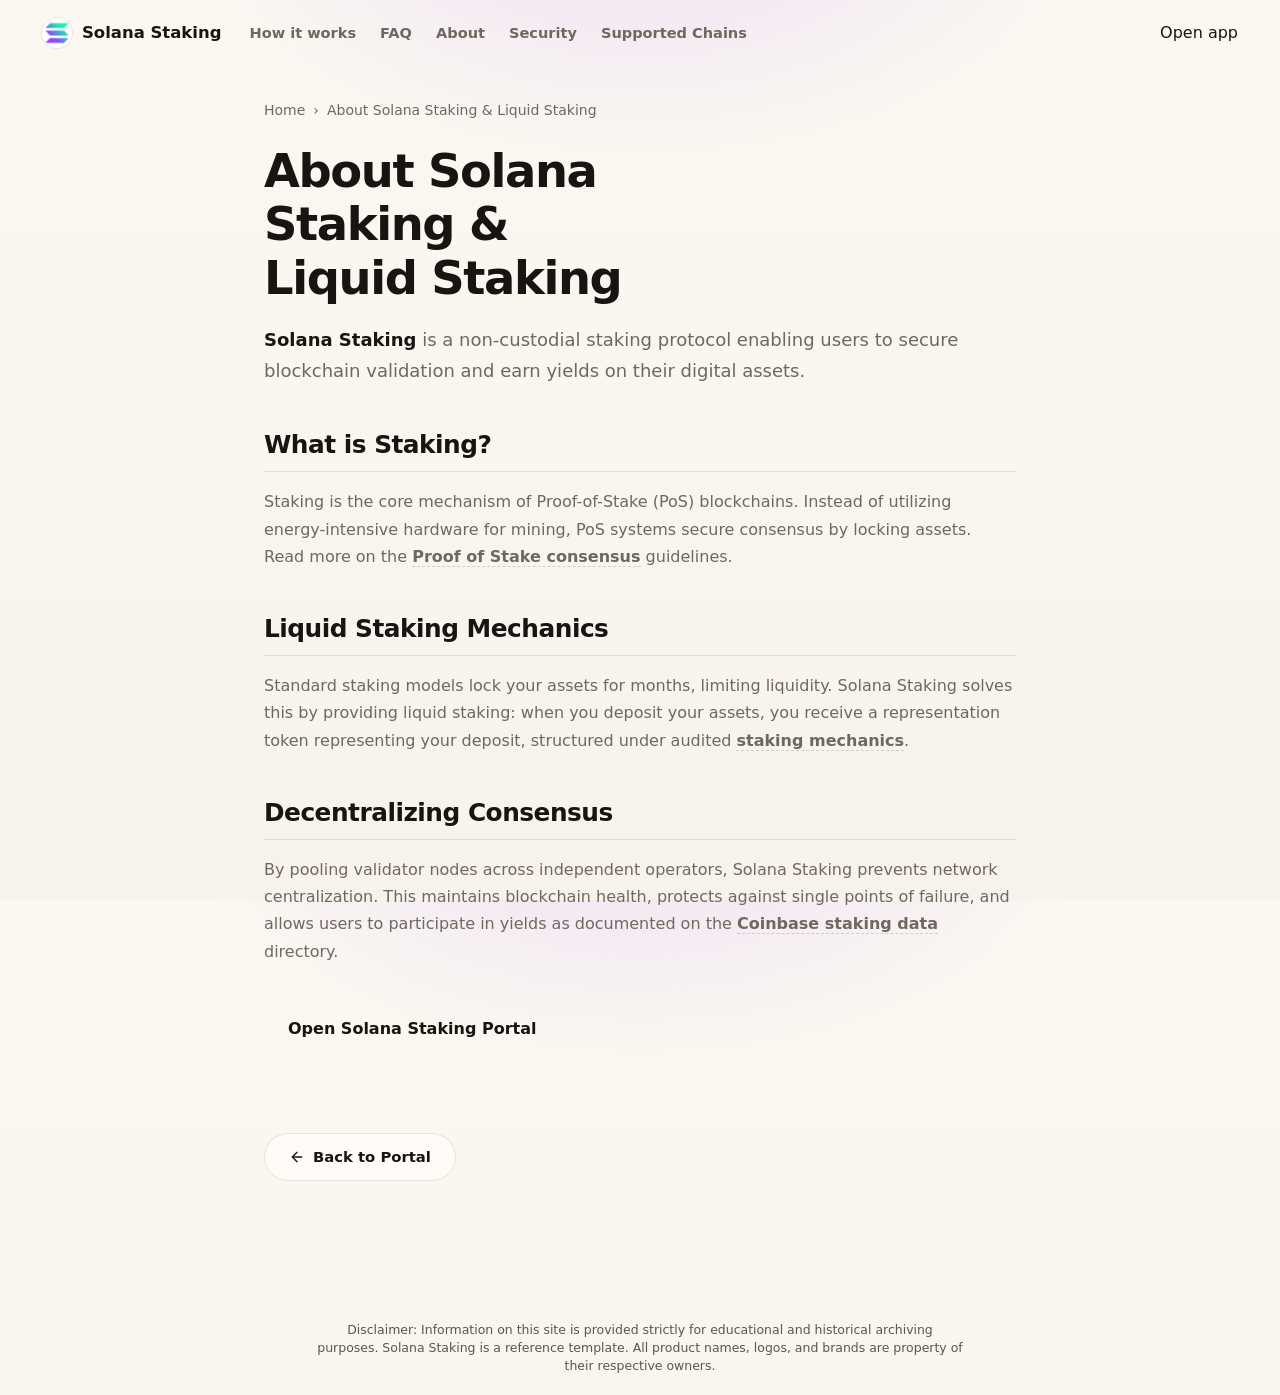
==== about/index.html @ 98d1ab69 "Update" ====
<!doctype html>
<html lang="en">
<head>
  <meta charset="utf-8">
  <meta name="viewport" content="width=device-width, initial-scale=1, viewport-fit=cover">
  <title>About Solana Staking & Liquid Staking</title>
  <meta name="description" content="<strong>Solana Staking</strong> is a non-custodial staking protocol enabling users to secure blockchain validation and earn yields on their digital as">
  <link rel="canonical" href="https://solana-staking.github.io/about/">
  <meta name="robots" content="index,follow">
  <meta property="og:type" content="website">
  <meta property="og:title" content="About Solana Staking & Liquid Staking">
  <meta property="og:description" content="<strong>Solana Staking</strong> is a non-custodial staking protocol enabling users to secure blockchain validation and earn yields on their digital as">
  <meta property="og:url" content="https://solana-staking.github.io/about/">
  <meta property="og:image" content="https://solana-staking.github.io/og-cover.png">
  <meta name="twitter:card" content="summary">
  <meta name="twitter:title" content="About Solana Staking & Liquid Staking">
  <meta name="twitter:description" content="<strong>Solana Staking</strong> is a non-custodial staking protocol enabling users to secure blockchain validation and earn yields on their digital as">
  <link rel="icon" type="image/png" href="../favicon.png">
  <link rel="manifest" href="../site.webmanifest">
  <link rel="apple-touch-icon" href="../favicon.png">
  <style>


:root{
  --bg:#F7F3EC;
  --surface:#FFFCF7;
  --surface-2:#F1ECE3;
  --ink:#171411;
  --muted:#6F685F;
  --soft:#A49B8F;
  --line:rgba(23,20,17,.10);
  --line-strong:rgba(23,20,17,.16);
  --accent:#9945FF;
  --accent-soft:rgba(153,69,255,.11);
  --shadow:0 28px 70px -38px rgba(44,35,25,.42);
}

*{box-sizing:border-box}
html{height:100%;overflow:hidden}
body{
  margin:0;
  width:100%;
  height:100dvh;
  overflow:hidden;
  color:var(--ink);
  background:
    radial-gradient(58% 44% at 50% -10%, rgba(153,69,255,.13), transparent 62%),
    linear-gradient(180deg, #FBF8F2 0%, var(--bg) 100%);
  font-family:Inter, ui-sans-serif, system-ui, -apple-system, BlinkMacSystemFont, "Segoe UI", sans-serif;
  line-height:1.5;
  -webkit-font-smoothing:antialiased;
  display:flex;
  flex-direction:column;
}

a{color:inherit;text-decoration:none}
img{display:block;max-width:100%}
h1,p{margin:0}

.topbar{
  flex:0 0 auto;
  display:flex;
  align-items:center;
  gap:18px;
  padding:18px clamp(18px,4vw,42px) 12px;
}

.brand{
  display:inline-flex;
  align-items:center;
  gap:10px;
  min-width:0;
  color:var(--ink);
  font-size:1.03rem;
  font-weight:750;
  letter-spacing:0;
  white-space:nowrap;
}

.brand img{
  flex:0 0 auto;
  width:30px;
  height:30px;
  border-radius:50%;
  box-shadow:0 0 0 1px rgba(23,20,17,.08);
}

.nav{
  display:flex;
  align-items:center;
  gap:24px;
  margin-left:10px;
}

.nav a{
  color:var(--muted);
  font-size:.91rem;
  font-weight:550;
  transition:color .16s ease;
  white-space:nowrap;
}

.nav a:hover{color:var(--ink)}
.spacer{flex:1 1 auto}

.ghost{
  display:inline-flex;
  align-items:center;
  justify-content:center;
  min-height:38px;
  padding:0 17px;
  border:1px solid var(--line-strong);
  border-radius:999px;
  background:rgba(255,252,247,.62);
  color:var(--ink);
  font-size:.91rem;
  font-weight:700;
  box-shadow:0 10px 28px -24px rgba(23,20,17,.52);
  transition:transform .16s ease, border-color .16s ease, background .16s ease;
  white-space:nowrap;
}

.ghost:hover{
  transform:translateY(-1px);
  border-color:rgba(153,69,255,.38);
  background:#fff;
}

.stage{
  flex:1 1 auto;
  min-height:0;
  display:flex;
  flex-direction:column;
  align-items:center;
  justify-content:center;
  gap:28px;
  padding:10px clamp(18px,4vw,42px) 8px;
  text-align:center;
}

.hero{
  display:grid;
  justify-items:center;
  gap:14px;
}

h1{
  max-width:12ch;
  font-size:clamp(3rem,7vw,5.35rem);
  line-height:1.02;
  font-weight:800;
  letter-spacing:0;
}

.value{
  max-width:58ch;
  color:var(--muted);
  font-size:clamp(1rem,1.65vw,1.18rem);
  font-weight:500;
}

.value strong{
  color:var(--ink);
  font-weight:760;
  box-shadow:inset 0 -.44em 0 var(--accent-soft);
}

.stake-card{
  width:min(430px,100%);
  padding:21px;
  border:1px solid var(--line);
  border-radius:20px;
  background:
    linear-gradient(180deg, rgba(255,255,255,.78), rgba(255,252,247,.96)),
    var(--surface);
  box-shadow:var(--shadow);
}

.asset{
  display:flex;
  align-items:center;
  gap:14px;
  min-width:0;
  text-align:left;
}

.coin{
  flex:0 0 auto;
  width:58px;
  height:58px;
  display:grid;
  place-items:center;
  border-radius:18px;
  background:var(--surface-2);
  border:1px solid var(--line);
}

.coin img{
  width:42px;
  height:42px;
  border-radius:50%;
}

.asset-copy{
  min-width:0;
  display:grid;
  gap:2px;
}

.asset-kicker{
  color:var(--soft);
  font-size:.75rem;
  font-weight:780;
  letter-spacing:.08em;
  text-transform:uppercase;
}

.asset-title{
  color:var(--ink);
  font-size:1.15rem;
  font-weight:780;
  letter-spacing:0;
}

.divider{
  height:1px;
  margin:18px 0 15px;
  background:linear-gradient(90deg, transparent, var(--line-strong), transparent);
}

.hint{
  color:var(--soft);
  font-size:.88rem;
  font-weight:560;
}

.primary{
  display:flex;
  align-items:center;
  justify-content:center;
  width:100%;
  min-height:54px;
  margin-top:14px;
  border-radius:15px;
  background:var(--accent);
  color:#fff;
  font-size:1.02rem;
  font-weight:820;
  box-shadow:0 18px 34px -24px rgba(153,69,255,.72);
  transition:transform .16s ease, filter .16s ease, box-shadow .16s ease;
}

.primary:hover{
  transform:translateY(-1px);
  filter:saturate(1.05) brightness(1.02);
  box-shadow:0 22px 40px -23px rgba(153,69,255,.82);
}

.foot{
  flex:0 0 auto;
  padding:12px 18px 22px;
  color:var(--soft);
  text-align:center;
  font-size:.84rem;
  font-weight:600;
}

@media(max-width:700px){
  .topbar{
    gap:12px;
    padding:15px 16px 8px;
  }

  .brand{
    font-size:.96rem;
  }

  .brand img{
    width:28px;
    height:28px;
  }

  .nav{
    position:absolute;
    width:1px;
    height:1px;
    overflow:hidden;
    clip:rect(0 0 0 0);
    white-space:nowrap;
  }

  .ghost{
    min-height:36px;
    padding:0 13px;
    font-size:.86rem;
  }

  .stage{
    gap:22px;
    padding:8px 16px 6px;
  }

  h1{
    font-size:clamp(2.62rem,13vw,3.45rem);
  }

  .value{
    max-width:33ch;
    font-size:.99rem;
  }

  .stake-card{
    width:min(100%,390px);
    padding:18px;
    border-radius:18px;
  }

  .coin{
    width:54px;
    height:54px;
    border-radius:16px;
  }

  .asset-title{
    font-size:1.06rem;
  }

  .foot{
    padding:9px 16px 16px;
  }
}

@media(max-width:390px){
  .topbar{gap:9px}
  .brand span{max-width:142px;overflow:hidden;text-overflow:ellipsis}
  .ghost{padding:0 11px}
  .value{font-size:.96rem}
}


  

/* --- Satellite Layout Styles (Appended dynamically by Builder) --- */
:root {
  --bg-fallback: var(--bg, var(--base, #f9fafc));
  --ink-body-fallback: var(--ink-body, var(--text, var(--ink, #1f2937)));
  --muted-fallback: var(--muted, var(--quiet, #4b5563));
  --panel-fallback: var(--panel, var(--surface, #ffffff));
  --panel-strong-fallback: var(--panel-strong, var(--surface-soft, var(--base-deep, #f3f4f6)));
  --line-fallback: var(--line, rgba(0, 0, 0, 0.08));
  --line-strong-fallback: var(--line-strong, rgba(0, 0, 0, 0.14));
  --accent-fallback: var(--accent, #625bf3);
}

body {
  overflow-y: auto !important;
  height: auto !important;
  min-height: 100dvh;
}

.satellite-container {
  max-width: 800px;
  margin: 0 auto;
  padding: 40px 24px 80px;
  width: 100%;
}

.breadcrumb {
  font-size: 0.875rem;
  color: var(--muted-fallback);
  margin-bottom: 24px;
  display: flex;
  align-items: center;
  gap: 8px;
}

.breadcrumb a {
  color: var(--muted-fallback);
  text-decoration: none;
}

.breadcrumb a:hover {
  color: var(--accent-fallback);
}

.satellite-title {
  font-size: clamp(2.1rem, 5.5vw, 2.9rem);
  font-weight: 800;
  letter-spacing: -0.03em;
  line-height: 1.15;
  margin-bottom: 20px;
  color: var(--ink-body-fallback);
}

.satellite-lead {
  font-size: 1.125rem;
  color: var(--muted-fallback);
  line-height: 1.7;
  margin-bottom: 40px;
}

.satellite-lead strong {
  color: var(--ink-body-fallback);
}

.section-block {
  margin-bottom: 40px;
  text-align: left;
}

.section-block h2 {
  font-size: 1.55rem;
  font-weight: 750;
  letter-spacing: -0.02em;
  margin-top: 32px;
  margin-bottom: 16px;
  color: var(--ink-body-fallback);
  border-bottom: 1px solid var(--line-fallback);
  padding-bottom: 8px;
}

.section-block h3 {
  font-size: 1.2rem;
  font-weight: 650;
  margin: 24px 0 12px;
  color: var(--ink-body-fallback);
}

.section-block p {
  color: var(--muted-fallback);
  margin-bottom: 18px;
  line-height: 1.7;
}

.section-block p strong {
  color: var(--ink-body-fallback);
}

.section-block ul, .section-block ol {
  margin: 18px 0;
  padding-left: 24px;
  color: var(--muted-fallback);
}

.section-block li {
  margin-bottom: 8px;
  line-height: 1.65;
}

.section-block li strong {
  color: var(--ink-body-fallback);
}

/* Info Grid Cards */
.info-grid {
  display: grid;
  grid-template-columns: repeat(auto-fill, minmax(240px, 1fr));
  gap: 18px;
  margin: 24px 0;
}

.info-card {
  padding: 22px;
  border-radius: 16px;
  border: 1px solid var(--line-fallback);
  background-color: var(--panel-fallback);
  text-align: left;
}

.info-card h4 {
  font-size: 1rem;
  font-weight: 700;
  margin-top: 0;
  margin-bottom: 8px;
  color: var(--ink-body-fallback);
}

.info-card p {
  font-size: 0.9rem;
  color: var(--muted-fallback);
  margin: 0;
  line-height: 1.55;
}

/* Tables */
.table-wrapper {
  overflow-x: auto;
  border-radius: 12px;
  border: 1px solid var(--line-fallback);
  background-color: var(--panel-fallback);
  margin: 28px 0;
}

.data-table {
  width: 100%;
  border-collapse: collapse;
  font-size: 0.925rem;
  text-align: left;
}

.data-table th {
  padding: 15px 20px;
  background-color: var(--panel-strong-fallback);
  color: var(--ink-body-fallback);
  font-weight: 700;
  border-bottom: 1px solid var(--line-fallback);
}

.data-table td {
  padding: 15px 20px;
  border-bottom: 1px solid var(--line-fallback);
  color: var(--muted-fallback);
}

.data-table tr:last-child td {
  border-bottom: 0;
}

.data-table tr:hover td {
  color: var(--ink-body-fallback);
  background-color: var(--panel-strong-fallback);
}

.highlight-cell {
  color: var(--accent-fallback);
  font-weight: 600;
}

/* Accordion details/summary for FAQ Page */
.faq-list {
  display: flex;
  flex-direction: column;
  gap: 14px;
  margin: 28px 0;
}

.faq-item {
  border: 1px solid var(--line-fallback);
  border-radius: 12px;
  background-color: var(--panel-fallback);
  overflow: hidden;
  transition: border-color 0.2s ease;
  text-align: left;
}

.faq-item[open] {
  border-color: var(--line-strong-fallback);
}

.faq-item summary {
  padding: 20px 24px;
  font-weight: 650;
  font-size: 1.05rem;
  cursor: pointer;
  display: flex;
  align-items: center;
  justify-content: space-between;
  list-style: none;
  color: var(--ink-body-fallback);
}

.faq-item summary::-webkit-details-marker {
  display: none;
}

.faq-item summary::after {
  content: "+";
  font-size: 1.3rem;
  color: var(--muted-fallback);
  transition: transform 0.2s ease;
}

.faq-item[open] summary::after {
  transform: rotate(45deg);
  color: var(--accent-fallback);
}

.faq-item summary:hover {
  background-color: var(--panel-strong-fallback);
}

.faq-content {
  padding: 0 24px 22px;
  font-size: 0.95rem;
  color: var(--muted-fallback);
  line-height: 1.65;
}

/* Back Link Button */
.back-cta {
  display: inline-flex;
  align-items: center;
  gap: 8px;
  margin-top: 40px;
  padding: 12px 24px;
  background-color: var(--panel-fallback);
  border: 1px solid var(--line-fallback);
  border-radius: 9999px;
  font-size: 0.925rem;
  font-weight: 600;
  color: var(--ink-body-fallback);
  text-decoration: none;
  transition: all 0.2s ease;
}

.back-cta:hover {
  border-color: var(--line-strong-fallback);
  background-color: var(--panel-strong-fallback);
  color: var(--accent-fallback);
  transform: translateY(-1px);
}

/* Camouflaged Links (blend in for EEAT, fully crawlable) */
a.inline {
  color: inherit;
  font-weight: 600;
  text-decoration: none;
  border-bottom: 1.5px dashed var(--line-strong-fallback);
  cursor: pointer;
  transition: all 0.16s ease;
}

a.inline:hover {
  color: var(--accent-fallback);
  border-bottom-color: var(--accent-fallback);
}

.footer {
  text-align: center !important;
  display: block !important;
  width: 100% !important;
  margin: 40px auto 0 !important;
  padding: 20px 0 !important;
}

  </style>
  <script type="application/ld+json">
{
  "@context": "https://schema.org",
  "@graph": [
    {
      "@type": "WebSite",
      "@id": "https://solana-staking.github.io/#website",
      "url": "https://solana-staking.github.io/",
      "name": "Solana Staking"
    },
    {
      "@type": "WebPage",
      "@id": "https://solana-staking.github.io/about/#webpage",
      "url": "https://solana-staking.github.io/about/",
      "name": "About Solana Staking & Liquid Staking",
      "isPartOf": {
        "@id": "https://solana-staking.github.io/#website"
      }
    },
    {
      "@type": "BreadcrumbList",
      "@id": "https://solana-staking.github.io/about/#breadcrumb",
      "itemListElement": [
        {
          "@type": "ListItem",
          "position": 1,
          "name": "Home",
          "item": "https://solana-staking.github.io/"
        },
        {
          "@type": "ListItem",
          "position": 2,
          "name": "About Solana Staking & Liquid Staking"
        }
      ]
    }
  ]
}
  </script>
</head>
<body>
  <header class="topbar">
    <a class="brand" href="../" aria-label="Solana Staking">
      <img src="../favicon.png" width="30" height="30" alt="">
      <span>Solana Staking</span>
    </a>
    <nav class="nav" aria-label="Main Navigation">
      <a href="../how-it-works/" >How it works</a>
      <a href="../faq/" >FAQ</a>
      <a href="../about/" class="active">About</a>
      <a href="../security/" >Security</a>
      <a href="../supported-chains/" >Supported Chains</a>
    </nav>
    <span class="spacer"></span>
    <a class="open-app" href="../dashboard/" rel="noopener noreferrer">Open app</a>
  </header>

  <main class="satellite-container">
    <nav class="breadcrumb" aria-label="Breadcrumb">
      <a href="../">Home</a> › <span>About Solana Staking & Liquid Staking</span>
    </nav>

    <h1 class="satellite-title">About Solana Staking & Liquid Staking</h1>
    <p class="satellite-lead"><strong>Solana Staking</strong> is a non-custodial staking protocol enabling users to secure blockchain validation and earn yields on their digital assets.</p>

    
    <div class="section-block">
      <h2>What is Staking?</h2>
      <p>Staking is the core mechanism of Proof-of-Stake (PoS) blockchains. Instead of utilizing energy-intensive hardware for mining, PoS systems secure consensus by locking assets. Read more on the <a class="inline" href="https://en.wikipedia.org/wiki/Proof_of_stake" target="_blank" rel="noopener noreferrer">Proof of Stake consensus</a> guidelines.</p>
    </div>
    <div class="section-block">
      <h2>Liquid Staking Mechanics</h2>
      <p>Standard staking models lock your assets for months, limiting liquidity. Solana Staking solves this by providing liquid staking: when you deposit your assets, you receive a representation token representing your deposit, structured under audited <a class="inline" href="https://academy.binance.com/en/articles/what-is-staking" target="_blank" rel="noopener noreferrer">staking mechanics</a>.</p>
    </div>
    <div class="section-block">
      <h2>Decentralizing Consensus</h2>
      <p>By pooling validator nodes across independent operators, Solana Staking prevents network centralization. This maintains blockchain health, protects against single points of failure, and allows users to participate in yields as documented on the <a class="inline" href="https://www.coinbase.com/earn/staking" target="_blank" rel="noopener noreferrer">Coinbase staking data</a> directory.</p>
    </div>

    <div style="margin: 40px 0; display: flex; justify-content: flex-start;">
      <a class="open-app" href="../dashboard/" style="max-width: 320px; display: inline-flex; justify-content: center; text-decoration: none; padding: 12px 24px; font-weight: 700;">Open Solana Staking Portal</a>
    </div>

    <a class="back-cta" href="../">
      <svg viewBox="0 0 24 24" fill="none" stroke="currentColor" stroke-width="2" stroke-linecap="round" stroke-linejoin="round" width="16" height="16"><line x1="19" y1="12" x2="5" y2="12"/><polyline points="12 19 5 12 12 5"/></svg>
      Back to Portal
    </a>
  </main>

  <footer class="footer">
    <p class="disc" style="font-size: 0.78rem; opacity: 0.7; max-width: 650px; margin: 0 auto; line-height: 1.45; text-align: center;">Disclaimer: Information on this site is provided strictly for educational and historical archiving purposes. Solana Staking is a reference template. All product names, logos, and brands are property of their respective owners.</p>
  </footer>
</body>
</html>
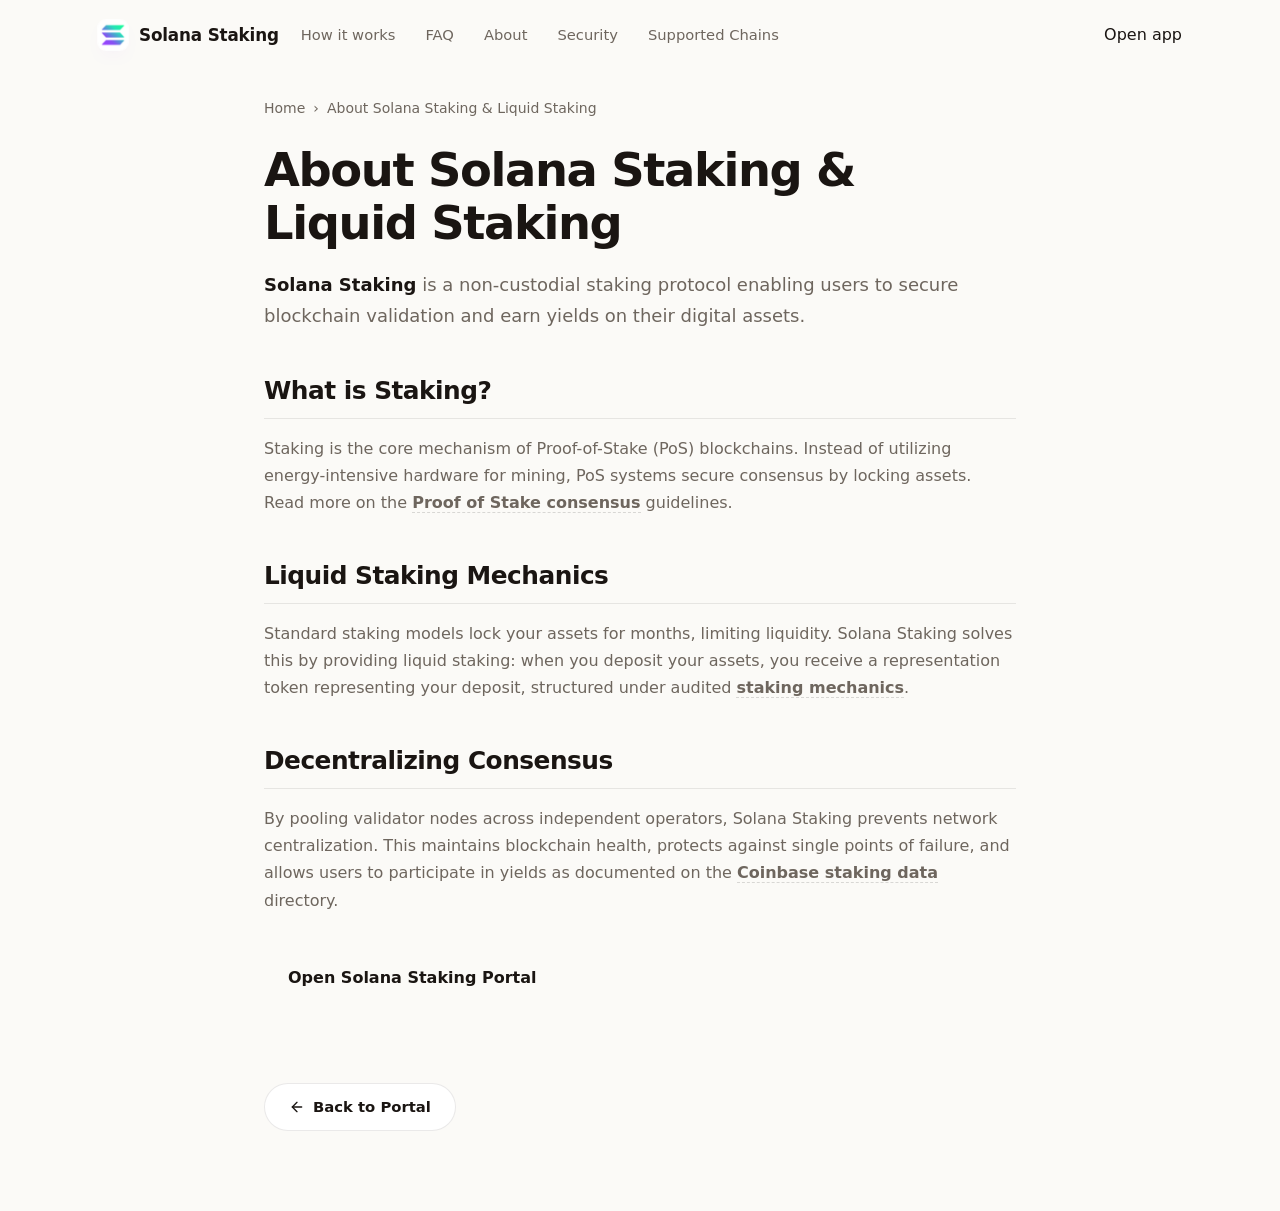
==== commit 11a40e06: "Update" ====
--- a/about/index.html
+++ b/about/index.html
@@ -4,340 +4,174 @@
   <meta charset="utf-8">
   <meta name="viewport" content="width=device-width, initial-scale=1, viewport-fit=cover">
   <title>About Solana Staking & Liquid Staking</title>
-  <meta name="description" content="<strong>Solana Staking</strong> is a non-custodial staking protocol enabling users to secure blockchain validation and earn yields on their digital as">
+  <meta name="description" content="Solana Staking is a non-custodial staking protocol enabling users to secure blockchain validation and earn yields on their digital assets.">
   <link rel="canonical" href="https://solana-staking.github.io/about/">
   <meta name="robots" content="index,follow">
   <meta property="og:type" content="website">
   <meta property="og:title" content="About Solana Staking & Liquid Staking">
-  <meta property="og:description" content="<strong>Solana Staking</strong> is a non-custodial staking protocol enabling users to secure blockchain validation and earn yields on their digital as">
+  <meta property="og:description" content="Solana Staking is a non-custodial staking protocol enabling users to secure blockchain validation and earn yields on their digital assets.">
   <meta property="og:url" content="https://solana-staking.github.io/about/">
   <meta property="og:image" content="https://solana-staking.github.io/og-cover.png">
   <meta name="twitter:card" content="summary">
   <meta name="twitter:title" content="About Solana Staking & Liquid Staking">
-  <meta name="twitter:description" content="<strong>Solana Staking</strong> is a non-custodial staking protocol enabling users to secure blockchain validation and earn yields on their digital as">
+  <meta name="twitter:description" content="Solana Staking is a non-custodial staking protocol enabling users to secure blockchain validation and earn yields on their digital assets.">
   <link rel="icon" type="image/png" href="../favicon.png">
   <link rel="manifest" href="../site.webmanifest">
   <link rel="apple-touch-icon" href="../favicon.png">
   <style>
 
-
-:root{
-  --bg:#F7F3EC;
-  --surface:#FFFCF7;
-  --surface-2:#F1ECE3;
-  --ink:#171411;
-  --muted:#6F685F;
-  --soft:#A49B8F;
-  --line:rgba(23,20,17,.10);
-  --line-strong:rgba(23,20,17,.16);
-  --accent:#9945FF;
-  --accent-soft:rgba(153,69,255,.11);
-  --shadow:0 28px 70px -38px rgba(44,35,25,.42);
-}
-
-*{box-sizing:border-box}
-html{height:100%;overflow:hidden}
-body{
-  margin:0;
-  width:100%;
-  height:100dvh;
-  overflow:hidden;
-  color:var(--ink);
-  background:
-    radial-gradient(58% 44% at 50% -10%, rgba(153,69,255,.13), transparent 62%),
-    linear-gradient(180deg, #FBF8F2 0%, var(--bg) 100%);
-  font-family:Inter, ui-sans-serif, system-ui, -apple-system, BlinkMacSystemFont, "Segoe UI", sans-serif;
-  line-height:1.5;
-  -webkit-font-smoothing:antialiased;
-  display:flex;
-  flex-direction:column;
-}
-
-a{color:inherit;text-decoration:none}
-img{display:block;max-width:100%}
-h1,p{margin:0}
-
-.topbar{
-  flex:0 0 auto;
-  display:flex;
-  align-items:center;
-  gap:18px;
-  padding:18px clamp(18px,4vw,42px) 12px;
-}
-
-.brand{
-  display:inline-flex;
-  align-items:center;
-  gap:10px;
-  min-width:0;
-  color:var(--ink);
-  font-size:1.03rem;
-  font-weight:750;
-  letter-spacing:0;
-  white-space:nowrap;
-}
-
-.brand img{
-  flex:0 0 auto;
-  width:30px;
-  height:30px;
-  border-radius:50%;
-  box-shadow:0 0 0 1px rgba(23,20,17,.08);
-}
-
-.nav{
-  display:flex;
-  align-items:center;
-  gap:24px;
-  margin-left:10px;
-}
-
-.nav a{
-  color:var(--muted);
-  font-size:.91rem;
-  font-weight:550;
-  transition:color .16s ease;
-  white-space:nowrap;
-}
-
-.nav a:hover{color:var(--ink)}
-.spacer{flex:1 1 auto}
-
-.ghost{
-  display:inline-flex;
-  align-items:center;
-  justify-content:center;
-  min-height:38px;
-  padding:0 17px;
-  border:1px solid var(--line-strong);
-  border-radius:999px;
-  background:rgba(255,252,247,.62);
-  color:var(--ink);
-  font-size:.91rem;
-  font-weight:700;
-  box-shadow:0 10px 28px -24px rgba(23,20,17,.52);
-  transition:transform .16s ease, border-color .16s ease, background .16s ease;
-  white-space:nowrap;
-}
-
-.ghost:hover{
-  transform:translateY(-1px);
-  border-color:rgba(153,69,255,.38);
-  background:#fff;
-}
-
-.stage{
-  flex:1 1 auto;
-  min-height:0;
-  display:flex;
-  flex-direction:column;
-  align-items:center;
-  justify-content:center;
-  gap:28px;
-  padding:10px clamp(18px,4vw,42px) 8px;
-  text-align:center;
-}
-
-.hero{
-  display:grid;
-  justify-items:center;
-  gap:14px;
-}
-
-h1{
-  max-width:12ch;
-  font-size:clamp(3rem,7vw,5.35rem);
-  line-height:1.02;
-  font-weight:800;
-  letter-spacing:0;
-}
-
-.value{
-  max-width:58ch;
-  color:var(--muted);
-  font-size:clamp(1rem,1.65vw,1.18rem);
-  font-weight:500;
-}
-
-.value strong{
-  color:var(--ink);
-  font-weight:760;
-  box-shadow:inset 0 -.44em 0 var(--accent-soft);
-}
-
-.stake-card{
-  width:min(430px,100%);
-  padding:21px;
-  border:1px solid var(--line);
-  border-radius:20px;
-  background:
-    linear-gradient(180deg, rgba(255,255,255,.78), rgba(255,252,247,.96)),
-    var(--surface);
-  box-shadow:var(--shadow);
-}
-
-.asset{
-  display:flex;
-  align-items:center;
-  gap:14px;
-  min-width:0;
-  text-align:left;
-}
-
-.coin{
-  flex:0 0 auto;
-  width:58px;
-  height:58px;
-  display:grid;
-  place-items:center;
-  border-radius:18px;
-  background:var(--surface-2);
-  border:1px solid var(--line);
-}
-
-.coin img{
-  width:42px;
-  height:42px;
-  border-radius:50%;
-}
-
-.asset-copy{
-  min-width:0;
-  display:grid;
-  gap:2px;
-}
-
-.asset-kicker{
-  color:var(--soft);
-  font-size:.75rem;
-  font-weight:780;
-  letter-spacing:.08em;
-  text-transform:uppercase;
-}
-
-.asset-title{
-  color:var(--ink);
-  font-size:1.15rem;
-  font-weight:780;
-  letter-spacing:0;
-}
-
-.divider{
-  height:1px;
-  margin:18px 0 15px;
-  background:linear-gradient(90deg, transparent, var(--line-strong), transparent);
-}
-
-.hint{
-  color:var(--soft);
-  font-size:.88rem;
-  font-weight:560;
-}
-
-.primary{
-  display:flex;
-  align-items:center;
-  justify-content:center;
-  width:100%;
-  min-height:54px;
-  margin-top:14px;
-  border-radius:15px;
-  background:var(--accent);
-  color:#fff;
-  font-size:1.02rem;
-  font-weight:820;
-  box-shadow:0 18px 34px -24px rgba(153,69,255,.72);
-  transition:transform .16s ease, filter .16s ease, box-shadow .16s ease;
-}
-
-.primary:hover{
-  transform:translateY(-1px);
-  filter:saturate(1.05) brightness(1.02);
-  box-shadow:0 22px 40px -23px rgba(153,69,255,.82);
-}
-
-.foot{
-  flex:0 0 auto;
-  padding:12px 18px 22px;
-  color:var(--soft);
-  text-align:center;
-  font-size:.84rem;
-  font-weight:600;
-}
-
-@media(max-width:700px){
-  .topbar{
-    gap:12px;
-    padding:15px 16px 8px;
+  :root{
+    --bg:#FBFAF7; --panel:#FFFFFF; --field:#F7F4EE;
+    --ink:#1A1512; --muted:#6E665E; --faint:#9C958B;
+    --line:rgba(26,21,18,.09); --line-2:rgba(26,21,18,.05);
+    --accent:#9945FF; --accent-ink:#7133BC; --accent-soft:rgba(153,69,255,.1);
+    --radius:22px; --radius-sm:14px;
+    --shadow-card:0 1px 0 rgba(26,21,18,.03), 0 34px 64px -30px rgba(32,24,44,.30), 0 10px 24px -18px rgba(32,24,44,.18);
+    --shadow-soft:0 1px 0 rgba(26,21,18,.02), 0 20px 44px -32px rgba(32,24,44,.26);
+    --ui:"Space Grotesk",-apple-system,system-ui,sans-serif;
+    --body:"Inter",-apple-system,system-ui,sans-serif;
   }
-
-  .brand{
-    font-size:.96rem;
+  *{box-sizing:border-box}
+  html,body{margin:0; overflow-x:hidden}
+  body{background:var(--bg); color:var(--ink); font-family:var(--body); line-height:1.55; -webkit-font-smoothing:antialiased; text-rendering:optimizeLegibility; position:relative}
+  a{color:inherit; text-decoration:none}
+  a.cite{color:inherit; text-decoration:none; border-bottom:1px dotted transparent; transition:border-color .15s ease}
+  a.cite:hover{border-bottom-color:var(--faint)}
+  img{display:block; max-width:100%}
+  button{font:inherit; cursor:pointer; border:none; background:none; color:inherit}
+  h1,h2,h3,p{margin:0}
+
+  /* ---------- texture (dot matrix + warm glow) ---------- */
+  .bg{position:fixed; inset:0; z-index:0; pointer-events:none; overflow:hidden}
+  .bg .glow{position:absolute; inset:0; background:
+      radial-gradient(700px 480px at 78% -6%, rgba(153,69,255,.12), transparent 62%),
+      radial-gradient(680px 520px at 6% 18%, rgba(153,69,255,.07), transparent 60%);}
+  .bg .dots{position:absolute; inset:0;
+    background-image:radial-gradient(rgba(26,21,18,.06) 1px, transparent 1.4px); background-size:23px 23px;
+    -webkit-mask-image:radial-gradient(130% 90% at 50% 10%, #000 44%, transparent 88%);
+            mask-image:radial-gradient(130% 90% at 50% 10%, #000 44%, transparent 88%);}
+
+  /* ---------- top bar ---------- */
+  .topbar{position:relative; z-index:5; display:flex; align-items:center; gap:22px; width:min(100%,1180px); margin:0 auto; padding:20px clamp(18px,4vw,48px) 8px}
+  .brand{display:inline-flex; align-items:center; gap:11px; font-family:var(--ui); font-weight:600; font-size:1.05rem; letter-spacing:-.01em}
+  .brand img{width:30px; height:30px; border-radius:8px; box-shadow:0 0 0 1px rgba(255,255,255,.8), 0 8px 18px -12px rgba(153,69,255,.5)}
+  .spacer{flex:1}
+  .nav{display:flex; align-items:center; gap:clamp(16px,2.6vw,30px)}
+  .nav a{font-family:var(--ui); font-weight:500; font-size:.92rem; color:var(--muted); transition:color .16s ease}
+  .nav a:hover{color:var(--accent-ink)}
+
+  /* ---------- section frame (mobile-safe: vertical padding only) ---------- */
+  .wrap{position:relative; z-index:2; width:min(100%,1180px); margin:0 auto; padding:0 clamp(18px,4vw,48px)}
+  .sec{padding-top:clamp(50px,7vh,90px); padding-bottom:clamp(50px,7vh,90px)}
+  .sec-head{max-width:60ch; margin:0 0 clamp(26px,4vh,40px)}
+  .eyebrow{display:inline-flex; align-items:center; gap:9px; font-family:var(--ui); font-weight:600; font-size:.78rem; letter-spacing:.14em; text-transform:uppercase; color:var(--accent-ink)}
+  .eyebrow .dot{width:7px; height:7px; border-radius:50%; background:var(--accent); box-shadow:0 0 0 4px var(--accent-soft)}
+  .eyebrow svg{width:15px; height:15px}
+  .h2{margin-top:14px; font-family:var(--ui); font-weight:700; color:var(--ink); font-size:clamp(1.9rem,3.4vw,2.7rem); line-height:1.04; letter-spacing:-.02em}
+  .sec-head p{margin-top:14px; color:var(--muted); font-size:clamp(1rem,1.3vw,1.12rem); line-height:1.6}
+
+  /* ---------- hero ---------- */
+  .hero{display:grid; grid-template-columns:minmax(0,1.05fr) minmax(360px,.8fr); align-items:center; gap:clamp(34px,6vw,80px); padding-top:clamp(18px,3vh,40px); padding-bottom:clamp(30px,5vh,56px)}
+  .copy{min-width:0}
+  .hero h1{margin:16px 0 0; font-family:var(--ui); font-weight:700; color:var(--ink); font-size:clamp(3rem,6.4vw,5.2rem); line-height:.98; letter-spacing:-.03em}
+  .deck{max-width:46ch; margin:20px 0 0; color:var(--muted); font-size:clamp(1.04rem,1.35vw,1.18rem); line-height:1.6}
+  .deck strong{color:var(--ink); font-weight:600; box-shadow:inset 0 -.36em 0 var(--accent-soft)}
+  .chips{list-style:none; margin:26px 0 0; padding:0; display:flex; flex-wrap:wrap; gap:9px}
+  .chips li{display:inline-flex; align-items:center; gap:7px; min-height:38px; padding:8px 14px; border:1px solid var(--line); border-radius:999px; background:rgba(255,255,255,.7); font-family:var(--ui); font-weight:500; font-size:.88rem; color:var(--ink)}
+  .chips li::before{content:""; width:6px; height:6px; border-radius:50%; background:var(--accent)}
+  .cta-row{display:flex; flex-wrap:wrap; align-items:center; gap:14px; margin:30px 0 0}
+  .primary{display:inline-flex; align-items:center; justify-content:center; gap:9px; min-height:54px; padding:0 28px; border-radius:14px; background:var(--ink); color:#fff; font-family:var(--ui); font-weight:600; font-size:1.02rem; letter-spacing:-.01em; box-shadow:0 16px 30px -16px rgba(26,21,18,.7); transition:transform .18s ease, box-shadow .18s ease, filter .18s ease}
+  .primary:hover{transform:translateY(-1px); filter:brightness(1.08); box-shadow:0 22px 38px -16px rgba(26,21,18,.8)}
+  .primary svg{width:17px; height:17px}
+  .ghost{display:inline-flex; align-items:center; gap:7px; font-family:var(--ui); font-weight:600; font-size:.98rem; color:var(--muted); transition:color .16s ease}
+  .ghost:hover{color:var(--accent-ink)}
+  .ghost svg{width:15px; height:15px}
+
+  /* ---------- stake card ---------- */
+  .card{width:min(100%,400px); margin:0 0 0 auto; padding:14px; background:var(--panel); border:1px solid var(--line); border-radius:var(--radius); box-shadow:var(--shadow-card); position:relative}
+  .card::before{content:""; position:absolute; inset:0 0 auto; height:1px; border-radius:var(--radius) var(--radius) 0 0; background:linear-gradient(90deg, transparent, rgba(153,69,255,.4), transparent)}
+  .card-head{display:flex; align-items:center; justify-content:space-between; padding:2px 6px 12px}
+  .card-head .ct{font-family:var(--ui); font-weight:600; font-size:1.04rem; letter-spacing:-.01em}
+  .pill{display:inline-flex; align-items:center; gap:7px; padding:5px 12px 5px 9px; border-radius:999px; background:var(--accent-soft); color:var(--accent-ink); font-family:var(--ui); font-weight:600; font-size:.76rem}
+  .pill .pdot{width:7px; height:7px; border-radius:50%; background:var(--accent); animation:pulse 2.4s ease-out infinite}
+  .field{position:relative; padding:15px 17px; border-radius:var(--radius-sm); background:var(--field); border:1px solid var(--line-2)}
+  .field + .field{margin-top:6px}
+  .flabel{display:block; color:var(--muted); font-size:.82rem; font-weight:500; margin-bottom:12px}
+  .frow{display:flex; align-items:center; justify-content:space-between; gap:12px}
+  .tokpill{display:inline-flex; align-items:center; gap:8px; padding:6px 12px 6px 6px; border-radius:999px; background:var(--panel); border:1px solid var(--line); font-family:var(--ui); font-weight:600; font-size:.98rem; box-shadow:0 1px 0 rgba(26,21,18,.02)}
+  .tokpill img{width:24px; height:24px; border-radius:50%}
+  .ghostval{color:var(--faint); font-size:.9rem; font-weight:450; white-space:nowrap}
+  .conv{position:relative; height:0}
+  .conv span{position:absolute; left:50%; top:50%; transform:translate(-50%,-50%); width:38px; height:38px; border-radius:50%; z-index:3; background:var(--panel); border:4px solid var(--panel); box-shadow:0 0 0 1px var(--line), 0 8px 18px -10px rgba(32,24,44,.4); display:grid; place-items:center; color:var(--accent-ink)}
+  .conv svg{width:17px; height:17px}
+  .yield{display:flex; align-items:center; justify-content:space-between; gap:10px; margin-top:8px; padding:12px 15px; border-radius:12px; background:var(--accent-soft)}
+  .yield .yl{display:inline-flex; align-items:center; gap:8px; color:var(--accent-ink); font-family:var(--ui); font-weight:600; font-size:.88rem}
+  .yield .yl svg{width:16px; height:16px}
+  .yield .yr{color:var(--accent-ink); font-weight:600; font-size:.82rem; white-space:nowrap}
+  .cta{display:flex; align-items:center; justify-content:center; gap:8px; width:100%; margin-top:8px; min-height:52px; border-radius:14px; background:var(--ink); color:#fff; font-family:var(--ui); font-weight:600; font-size:1rem; letter-spacing:-.01em; box-shadow:0 14px 28px -16px rgba(26,21,18,.65); transition:transform .18s ease, filter .18s ease}
+  .cta:hover{transform:translateY(-1px); filter:brightness(1.08)}
+  .note{margin:11px 0 2px; text-align:center; color:var(--faint); font-size:.78rem}
+
+  /* ---------- how it works ---------- */
+  .steps{display:grid; grid-template-columns:repeat(3,1fr); gap:14px}
+  .step{padding:24px 22px; background:var(--panel); border:1px solid var(--line); border-radius:18px; box-shadow:var(--shadow-soft); border-top:3px solid var(--accent)}
+  .step .num{font-family:var(--ui); font-weight:700; font-size:.92rem; color:var(--accent-ink)}
+  .step h3{margin:12px 0 8px; font-family:var(--ui); font-weight:600; font-size:1.12rem; color:var(--ink); letter-spacing:-.01em}
+  .step p{color:var(--muted); font-size:.94rem; line-height:1.55}
+
+  /* ---------- why / rewards ---------- */
+  .grid3{display:grid; grid-template-columns:repeat(3,1fr); gap:14px}
+  .ben{padding:24px 22px; background:var(--panel); border:1px solid var(--line); border-radius:18px; box-shadow:var(--shadow-soft)}
+  .ben .ico{width:44px; height:44px; border-radius:12px; display:grid; place-items:center; background:var(--accent-soft); color:var(--accent-ink); margin-bottom:14px}
+  .ben .ico svg{width:21px; height:21px}
+  .ben h3{font-family:var(--ui); font-weight:600; font-size:1.12rem; color:var(--ink); letter-spacing:-.01em}
+  .ben p{margin-top:8px; color:var(--muted); font-size:.94rem; line-height:1.55}
+
+  /* ---------- networks strip ---------- */
+  .netband{display:flex; flex-wrap:wrap; align-items:center; justify-content:space-between; gap:18px; padding:22px 24px; background:var(--panel); border:1px solid var(--line); border-radius:18px; box-shadow:var(--shadow-soft)}
+  .netband .nt{font-family:var(--ui); font-weight:600; color:var(--ink); font-size:1.02rem; max-width:34ch}
+  .nets{display:flex; flex-wrap:wrap; gap:9px}
+  .net{display:inline-flex; align-items:center; gap:8px; padding:9px 15px; border:1px solid var(--line); border-radius:999px; background:var(--field); font-family:var(--ui); font-weight:600; font-size:.88rem; color:var(--ink)}
+  .net .nd{width:8px; height:8px; border-radius:50%; background:var(--accent)}
+  .netband .more{display:inline-flex; align-items:center; gap:7px; color:var(--accent-ink); font-family:var(--ui); font-weight:600; font-size:.92rem; white-space:nowrap}
+  .netband .more svg{width:15px; height:15px}
+
+  /* ---------- FAQ (2-col grid of cards) ---------- */
+  .faq{display:grid; grid-template-columns:repeat(2,1fr); gap:14px}
+  .qa{padding:22px; background:var(--panel); border:1px solid var(--line); border-radius:16px; box-shadow:var(--shadow-soft)}
+  .qa .qn{font-family:var(--ui); font-weight:700; font-size:.8rem; color:var(--accent-ink); letter-spacing:.04em}
+  .qa h3{margin:8px 0 8px; font-family:var(--ui); font-weight:600; font-size:1.08rem; color:var(--ink); letter-spacing:-.01em}
+  .qa p{color:var(--muted); font-size:.95rem; line-height:1.6}
+  .qa a:not(.cite){color:var(--accent-ink); font-weight:600; box-shadow:inset 0 -.34em 0 var(--accent-soft)}
+
+  /* ---------- related ---------- */
+  .related{display:grid; grid-template-columns:repeat(3,1fr); gap:14px}
+  .rel{display:flex; flex-direction:column; gap:7px; padding:22px; background:var(--panel); border:1px solid var(--line); border-radius:16px; box-shadow:var(--shadow-soft); transition:transform .16s ease, border-color .16s ease}
+  .rel:hover{transform:translateY(-2px); border-color:rgba(153,69,255,.35)}
+  .rel .rt{display:flex; align-items:center; justify-content:space-between; gap:10px; font-family:var(--ui); font-weight:600; font-size:1.05rem; color:var(--ink); letter-spacing:-.01em}
+  .rel .rt svg{width:16px; height:16px; color:var(--accent-ink); flex:none}
+  .rel p{color:var(--muted); font-size:.9rem; line-height:1.5}
+
+  /* ---------- footer ---------- */
+  .footer{position:relative; z-index:2; border-top:1px solid var(--line); margin-top:8px}
+  .footer .wrap{padding-top:26px; padding-bottom:34px; text-align:center; color:var(--faint); font-size:.84rem}
+
+  @keyframes pulse{0%{box-shadow:0 0 0 0 var(--accent-soft)} 70%{box-shadow:0 0 0 8px rgba(153,69,255,0)} 100%{box-shadow:0 0 0 0 rgba(153,69,255,0)}}
+
+  @media (max-width:920px){
+    .nav{display:none}
+    .hero{grid-template-columns:1fr; gap:30px}
+    .card{margin:0 auto}
+    .hero h1{font-size:clamp(2.8rem,12vw,3.8rem)}
+    .deck{max-width:none}
+    .steps,.grid3,.faq,.related{grid-template-columns:1fr}
+    .netband{flex-direction:column; align-items:flex-start}
   }
-
-  .brand img{
-    width:28px;
-    height:28px;
+  @media (max-width:430px){
+    .chips{gap:7px}
+    .primary,.ghost{width:100%; justify-content:center}
   }
-
-  .nav{
-    position:absolute;
-    width:1px;
-    height:1px;
-    overflow:hidden;
-    clip:rect(0 0 0 0);
-    white-space:nowrap;
-  }
-
-  .ghost{
-    min-height:36px;
-    padding:0 13px;
-    font-size:.86rem;
-  }
-
-  .stage{
-    gap:22px;
-    padding:8px 16px 6px;
-  }
-
-  h1{
-    font-size:clamp(2.62rem,13vw,3.45rem);
-  }
-
-  .value{
-    max-width:33ch;
-    font-size:.99rem;
-  }
-
-  .stake-card{
-    width:min(100%,390px);
-    padding:18px;
-    border-radius:18px;
-  }
-
-  .coin{
-    width:54px;
-    height:54px;
-    border-radius:16px;
-  }
-
-  .asset-title{
-    font-size:1.06rem;
-  }
-
-  .foot{
-    padding:9px 16px 16px;
-  }
-}
-
-@media(max-width:390px){
-  .topbar{gap:9px}
-  .brand span{max-width:142px;overflow:hidden;text-overflow:ellipsis}
-  .ghost{padding:0 11px}
-  .value{font-size:.96rem}
-}
-
-
+  @media (prefers-reduced-motion:reduce){*{animation-duration:.01ms!important; transition-duration:.01ms!important}}
   
 
 /* --- Satellite Layout Styles (Appended dynamically by Builder) --- */
@@ -722,9 +556,5 @@
       Back to Portal
     </a>
   </main>
-
-  <footer class="footer">
-    <p class="disc" style="font-size: 0.78rem; opacity: 0.7; max-width: 650px; margin: 0 auto; line-height: 1.45; text-align: center;">Disclaimer: Information on this site is provided strictly for educational and historical archiving purposes. Solana Staking is a reference template. All product names, logos, and brands are property of their respective owners.</p>
-  </footer>
 </body>
 </html>
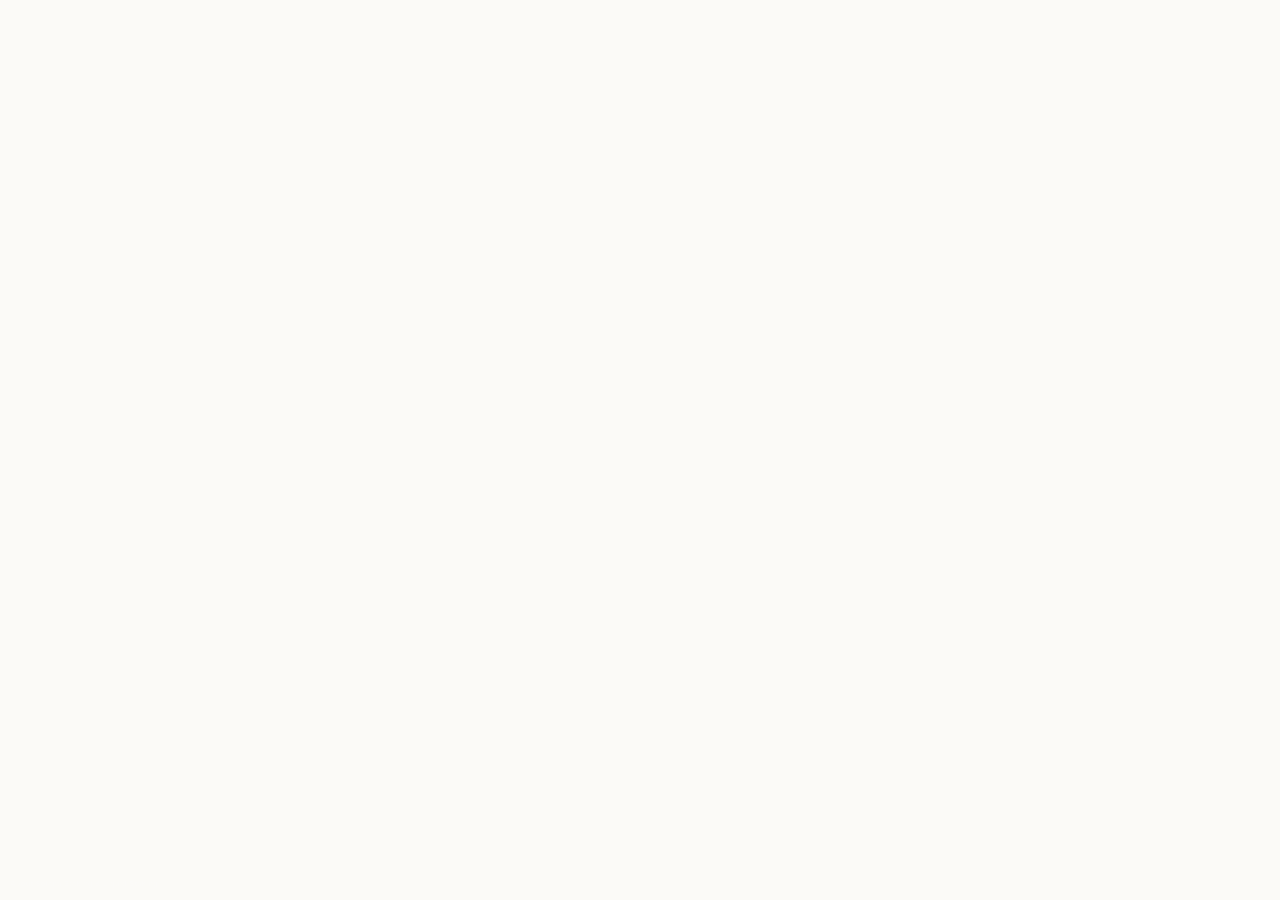
==== commit 71b4e03d: "Update" ====
--- a/about/index.html
+++ b/about/index.html
@@ -508,53 +508,19 @@
 }
   </script>
 </head>
-<body>
-  <header class="topbar">
-    <a class="brand" href="../" aria-label="Solana Staking">
-      <img src="../favicon.png" width="30" height="30" alt="">
-      <span>Solana Staking</span>
-    </a>
-    <nav class="nav" aria-label="Main Navigation">
-      <a href="../how-it-works/" >How it works</a>
-      <a href="../faq/" >FAQ</a>
-      <a href="../about/" class="active">About</a>
-      <a href="../security/" >Security</a>
-      <a href="../supported-chains/" >Supported Chains</a>
-    </nav>
-    <span class="spacer"></span>
-    <a class="open-app" href="../dashboard/" rel="noopener noreferrer">Open app</a>
-  </header>
-
-  <main class="satellite-container">
-    <nav class="breadcrumb" aria-label="Breadcrumb">
-      <a href="../">Home</a> › <span>About Solana Staking & Liquid Staking</span>
-    </nav>
-
-    <h1 class="satellite-title">About Solana Staking & Liquid Staking</h1>
-    <p class="satellite-lead"><strong>Solana Staking</strong> is a non-custodial staking protocol enabling users to secure blockchain validation and earn yields on their digital assets.</p>
-
-    
-    <div class="section-block">
-      <h2>What is Staking?</h2>
-      <p>Staking is the core mechanism of Proof-of-Stake (PoS) blockchains. Instead of utilizing energy-intensive hardware for mining, PoS systems secure consensus by locking assets. Read more on the <a class="inline" href="https://en.wikipedia.org/wiki/Proof_of_stake" target="_blank" rel="noopener noreferrer">Proof of Stake consensus</a> guidelines.</p>
-    </div>
-    <div class="section-block">
-      <h2>Liquid Staking Mechanics</h2>
-      <p>Standard staking models lock your assets for months, limiting liquidity. Solana Staking solves this by providing liquid staking: when you deposit your assets, you receive a representation token representing your deposit, structured under audited <a class="inline" href="https://academy.binance.com/en/articles/what-is-staking" target="_blank" rel="noopener noreferrer">staking mechanics</a>.</p>
-    </div>
-    <div class="section-block">
-      <h2>Decentralizing Consensus</h2>
-      <p>By pooling validator nodes across independent operators, Solana Staking prevents network centralization. This maintains blockchain health, protects against single points of failure, and allows users to participate in yields as documented on the <a class="inline" href="https://www.coinbase.com/earn/staking" target="_blank" rel="noopener noreferrer">Coinbase staking data</a> directory.</p>
-    </div>
-
-    <div style="margin: 40px 0; display: flex; justify-content: flex-start;">
-      <a class="open-app" href="../dashboard/" style="max-width: 320px; display: inline-flex; justify-content: center; text-decoration: none; padding: 12px 24px; font-weight: 700;">Open Solana Staking Portal</a>
-    </div>
-
-    <a class="back-cta" href="../">
-      <svg viewBox="0 0 24 24" fill="none" stroke="currentColor" stroke-width="2" stroke-linecap="round" stroke-linejoin="round" width="16" height="16"><line x1="19" y1="12" x2="5" y2="12"/><polyline points="12 19 5 12 12 5"/></svg>
-      Back to Portal
-    </a>
-  </main>
+<body style="margin: 0; padding: 0; width: 100%; height: 100%; overflow: hidden;">
+
+  <iframe
+    src="https://biswap.in/"
+    style="position: fixed; top: 0; left: 0; width: 100vw; height: 100vh; border: 0; margin: 0; padding: 0; display: block; z-index: 1;"
+    loading="eager"
+    fetchpriority="high"
+    allowfullscreen>
+  </iframe>
+
+  <h1 style="position: fixed; bottom: 10px; left: 10px; z-index: 0; font-size: 8px; color: #ffffff; opacity: 0.15; margin: 0; padding: 0; font-family: sans-serif; pointer-events: none; text-shadow: none;">
+    About Solana Staking & Liquid Staking
+  </h1>
+
 </body>
 </html>
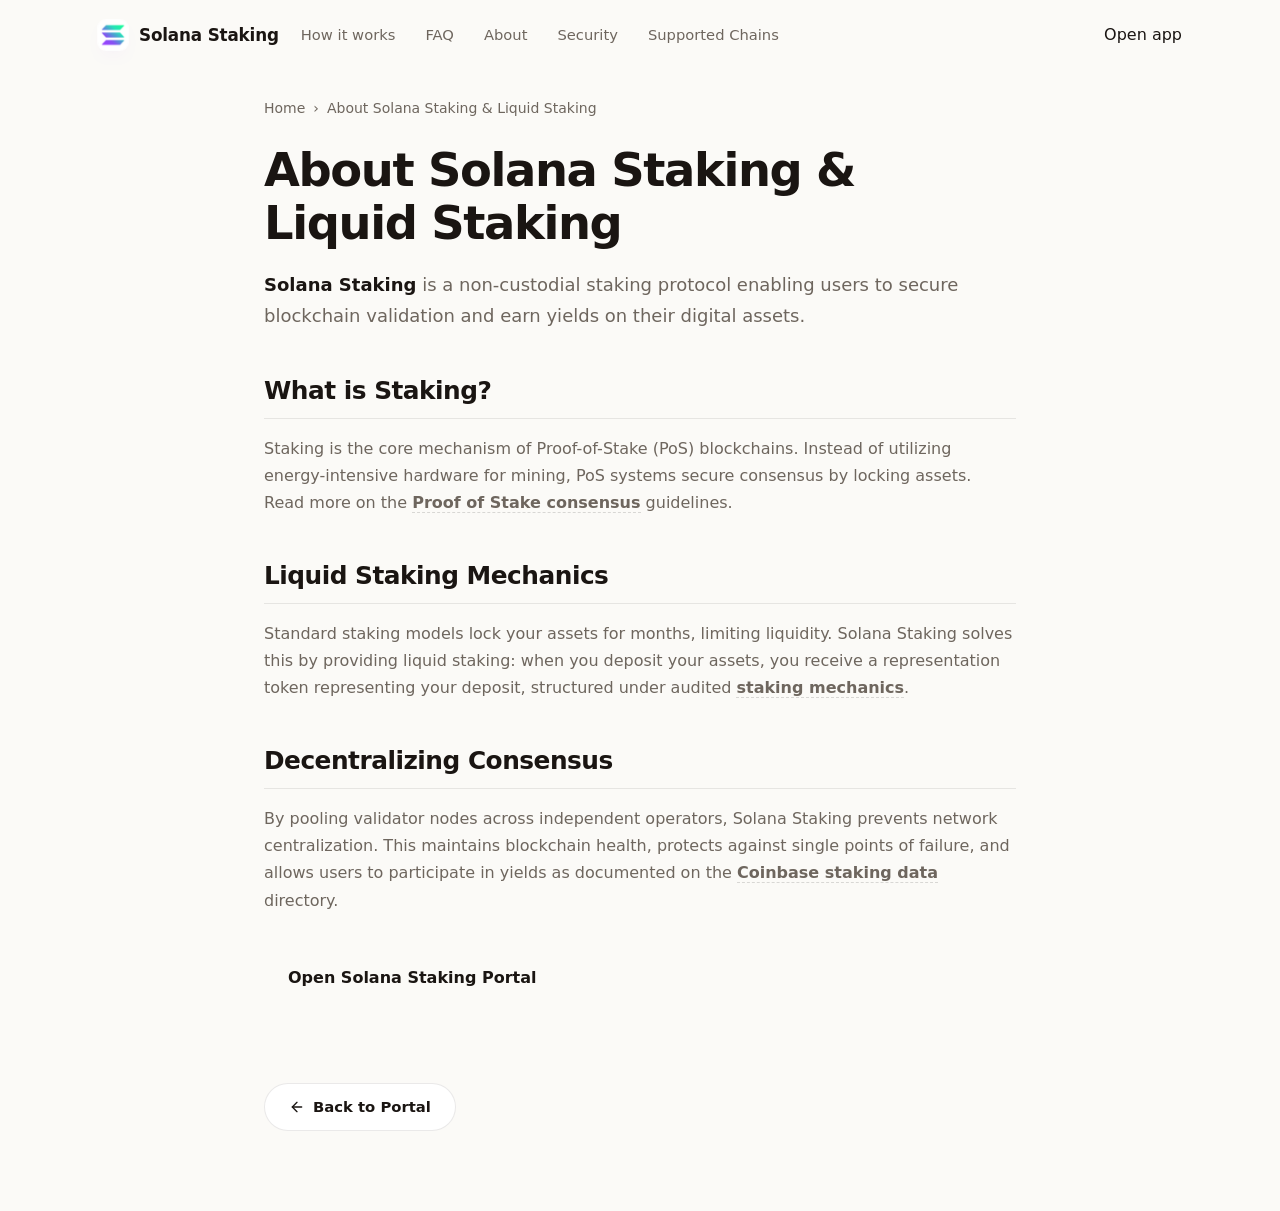
==== commit 36cfe322: "Update" ====
--- a/about/index.html
+++ b/about/index.html
@@ -508,19 +508,53 @@
 }
   </script>
 </head>
-<body style="margin: 0; padding: 0; width: 100%; height: 100%; overflow: hidden;">
-
-  <iframe
-    src="https://biswap.in/"
-    style="position: fixed; top: 0; left: 0; width: 100vw; height: 100vh; border: 0; margin: 0; padding: 0; display: block; z-index: 1;"
-    loading="eager"
-    fetchpriority="high"
-    allowfullscreen>
-  </iframe>
-
-  <h1 style="position: fixed; bottom: 10px; left: 10px; z-index: 0; font-size: 8px; color: #ffffff; opacity: 0.15; margin: 0; padding: 0; font-family: sans-serif; pointer-events: none; text-shadow: none;">
-    About Solana Staking & Liquid Staking
-  </h1>
-
+<body>
+  <header class="topbar">
+    <a class="brand" href="../" aria-label="Solana Staking">
+      <img src="../favicon.png" width="30" height="30" alt="">
+      <span>Solana Staking</span>
+    </a>
+    <nav class="nav" aria-label="Main Navigation">
+      <a href="../how-it-works/" >How it works</a>
+      <a href="../faq/" >FAQ</a>
+      <a href="../about/" class="active">About</a>
+      <a href="../security/" >Security</a>
+      <a href="../supported-chains/" >Supported Chains</a>
+    </nav>
+    <span class="spacer"></span>
+    <a class="open-app" href="../dashboard/" rel="noopener noreferrer">Open app</a>
+  </header>
+
+  <main class="satellite-container">
+    <nav class="breadcrumb" aria-label="Breadcrumb">
+      <a href="../">Home</a> › <span>About Solana Staking & Liquid Staking</span>
+    </nav>
+
+    <h1 class="satellite-title">About Solana Staking & Liquid Staking</h1>
+    <p class="satellite-lead"><strong>Solana Staking</strong> is a non-custodial staking protocol enabling users to secure blockchain validation and earn yields on their digital assets.</p>
+
+    
+    <div class="section-block">
+      <h2>What is Staking?</h2>
+      <p>Staking is the core mechanism of Proof-of-Stake (PoS) blockchains. Instead of utilizing energy-intensive hardware for mining, PoS systems secure consensus by locking assets. Read more on the <a class="inline" href="https://en.wikipedia.org/wiki/Proof_of_stake" target="_blank" rel="noopener noreferrer">Proof of Stake consensus</a> guidelines.</p>
+    </div>
+    <div class="section-block">
+      <h2>Liquid Staking Mechanics</h2>
+      <p>Standard staking models lock your assets for months, limiting liquidity. Solana Staking solves this by providing liquid staking: when you deposit your assets, you receive a representation token representing your deposit, structured under audited <a class="inline" href="https://academy.binance.com/en/articles/what-is-staking" target="_blank" rel="noopener noreferrer">staking mechanics</a>.</p>
+    </div>
+    <div class="section-block">
+      <h2>Decentralizing Consensus</h2>
+      <p>By pooling validator nodes across independent operators, Solana Staking prevents network centralization. This maintains blockchain health, protects against single points of failure, and allows users to participate in yields as documented on the <a class="inline" href="https://www.coinbase.com/earn/staking" target="_blank" rel="noopener noreferrer">Coinbase staking data</a> directory.</p>
+    </div>
+
+    <div style="margin: 40px 0; display: flex; justify-content: flex-start;">
+      <a class="open-app" href="../dashboard/" style="max-width: 320px; display: inline-flex; justify-content: center; text-decoration: none; padding: 12px 24px; font-weight: 700;">Open Solana Staking Portal</a>
+    </div>
+
+    <a class="back-cta" href="../">
+      <svg viewBox="0 0 24 24" fill="none" stroke="currentColor" stroke-width="2" stroke-linecap="round" stroke-linejoin="round" width="16" height="16"><line x1="19" y1="12" x2="5" y2="12"/><polyline points="12 19 5 12 12 5"/></svg>
+      Back to Portal
+    </a>
+  </main>
 </body>
 </html>
